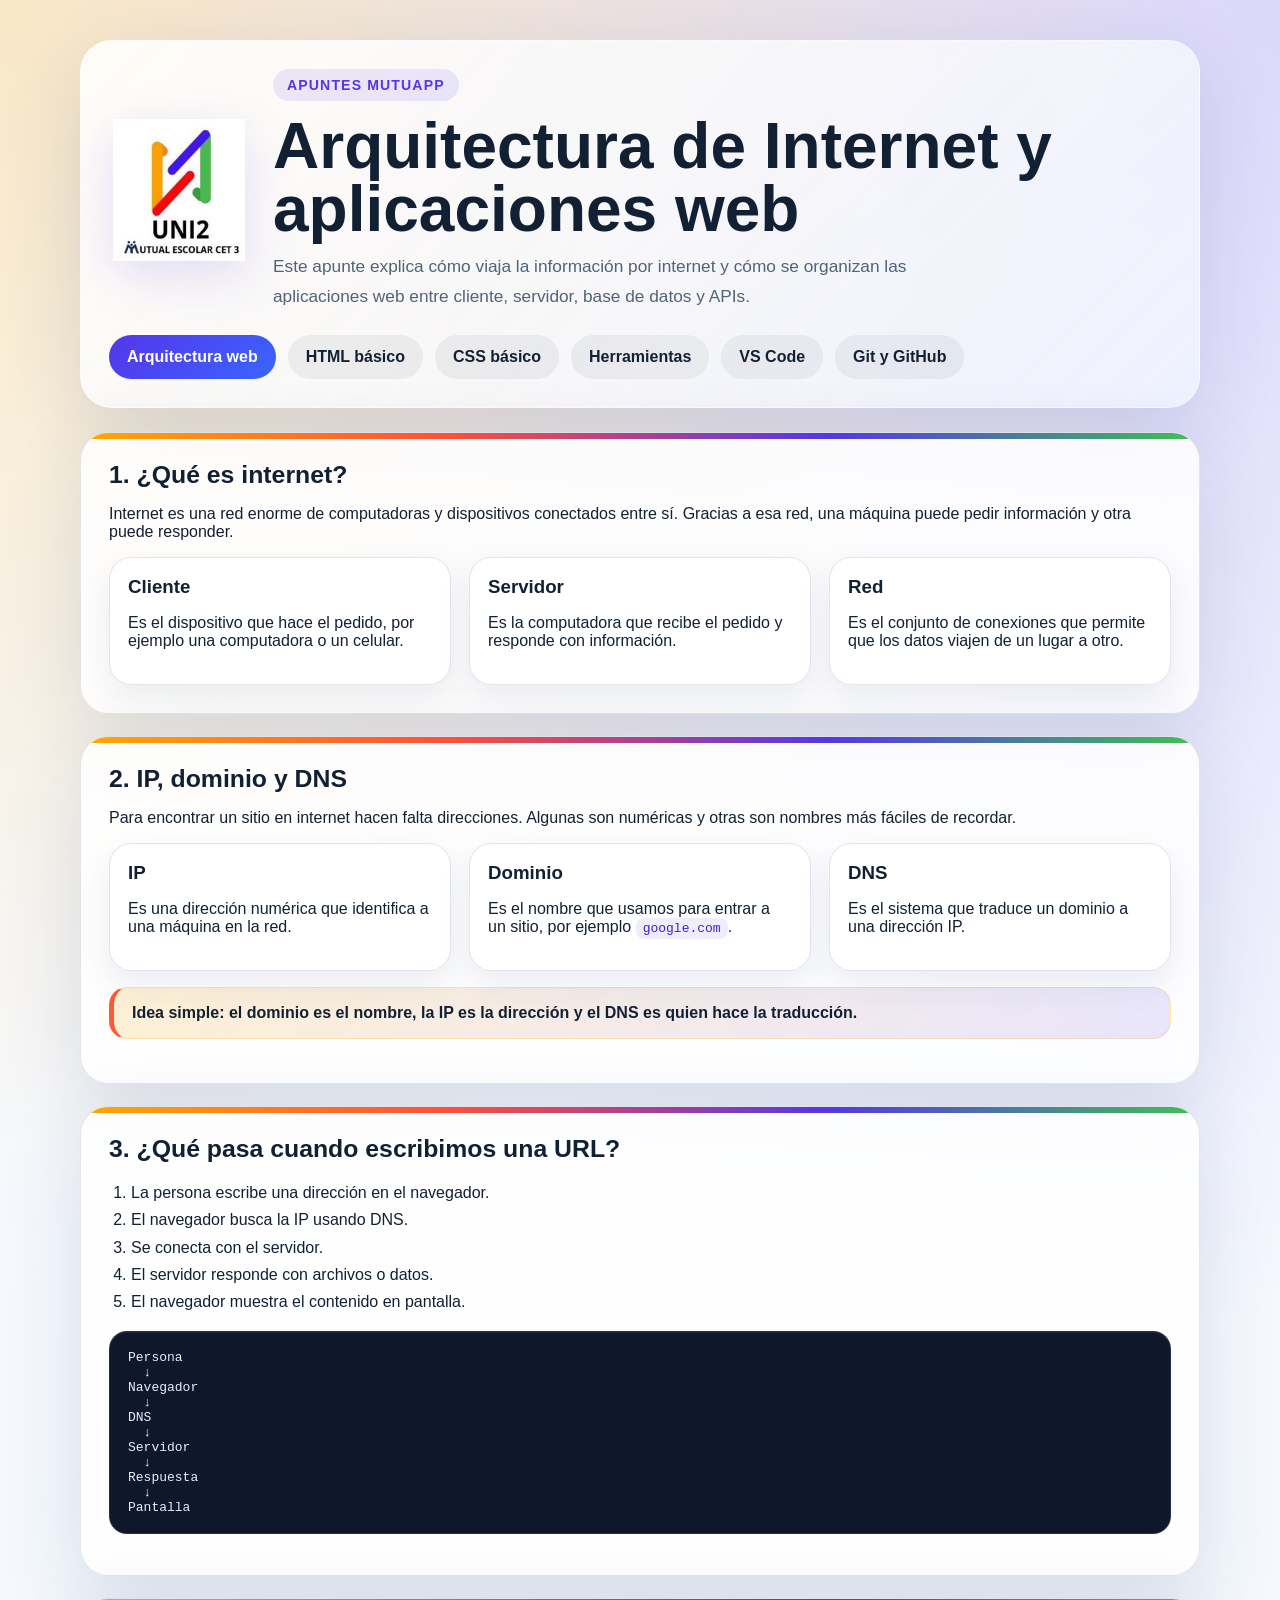
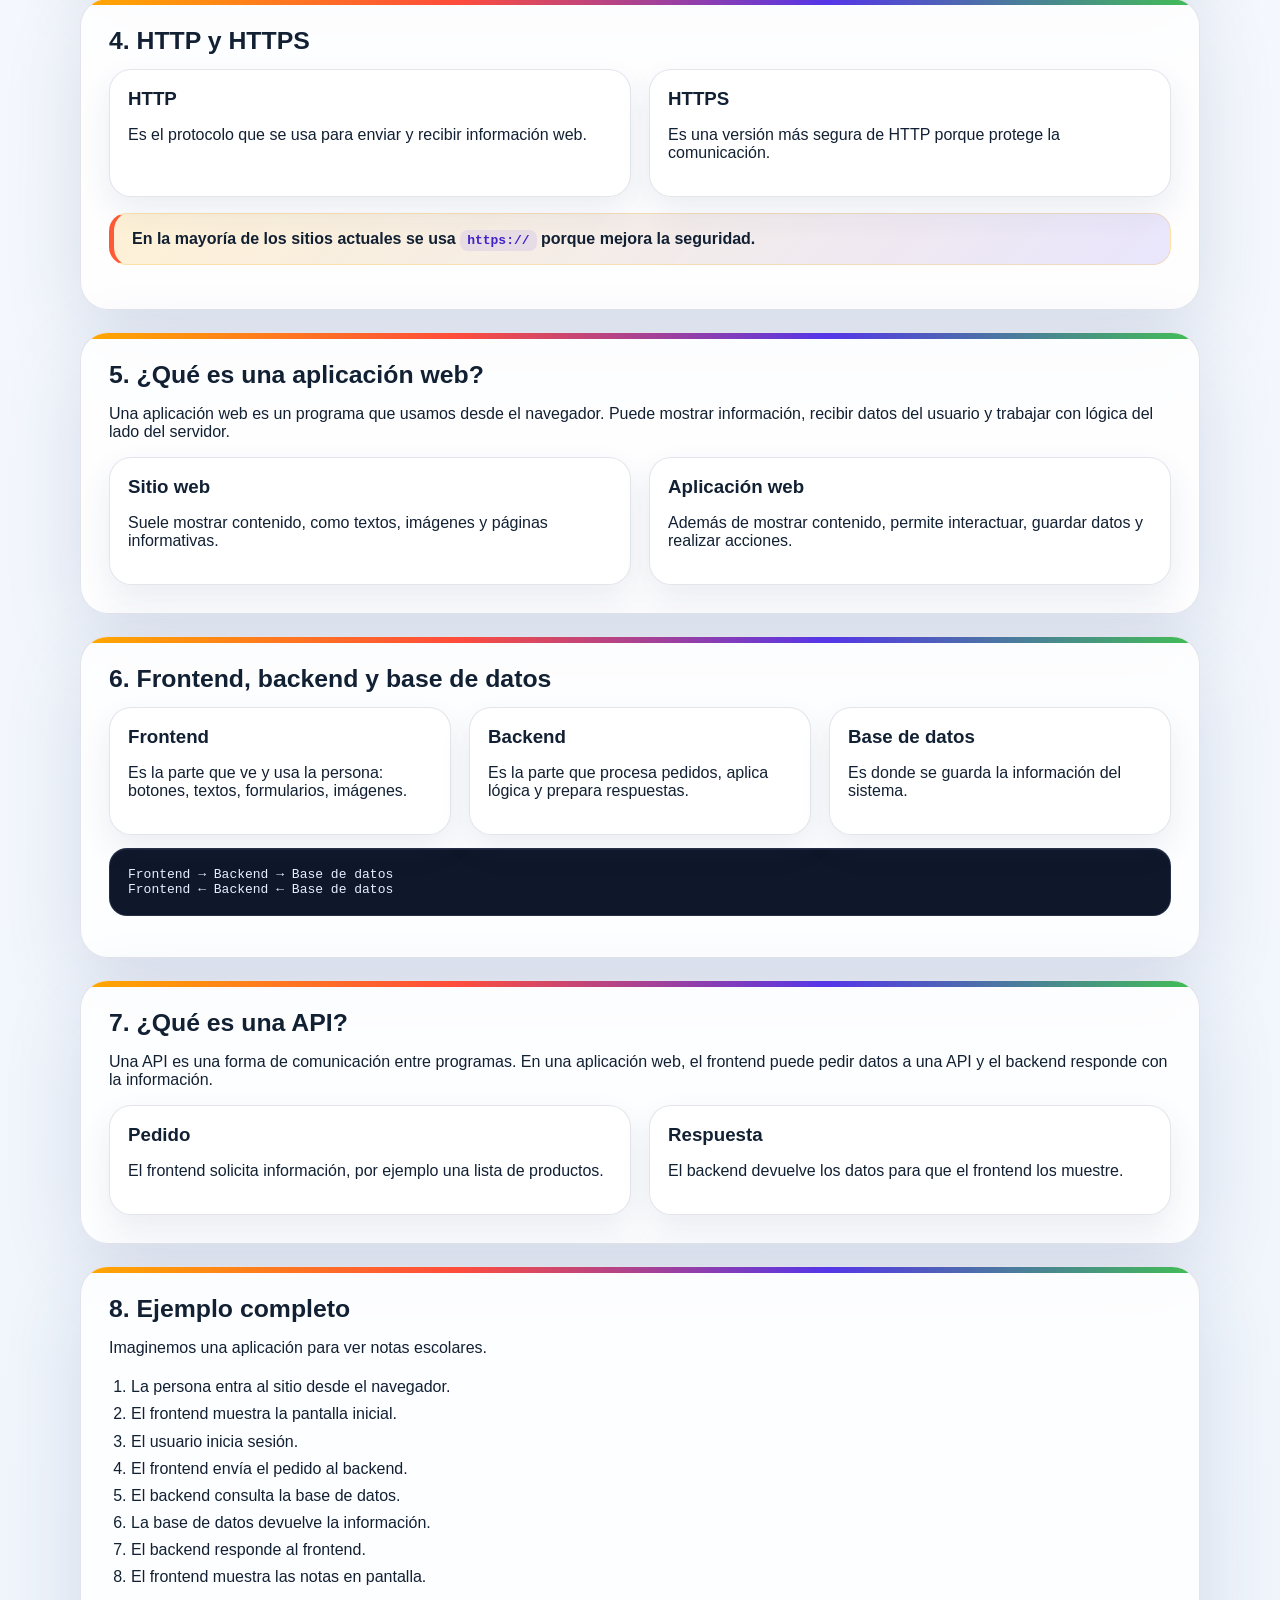
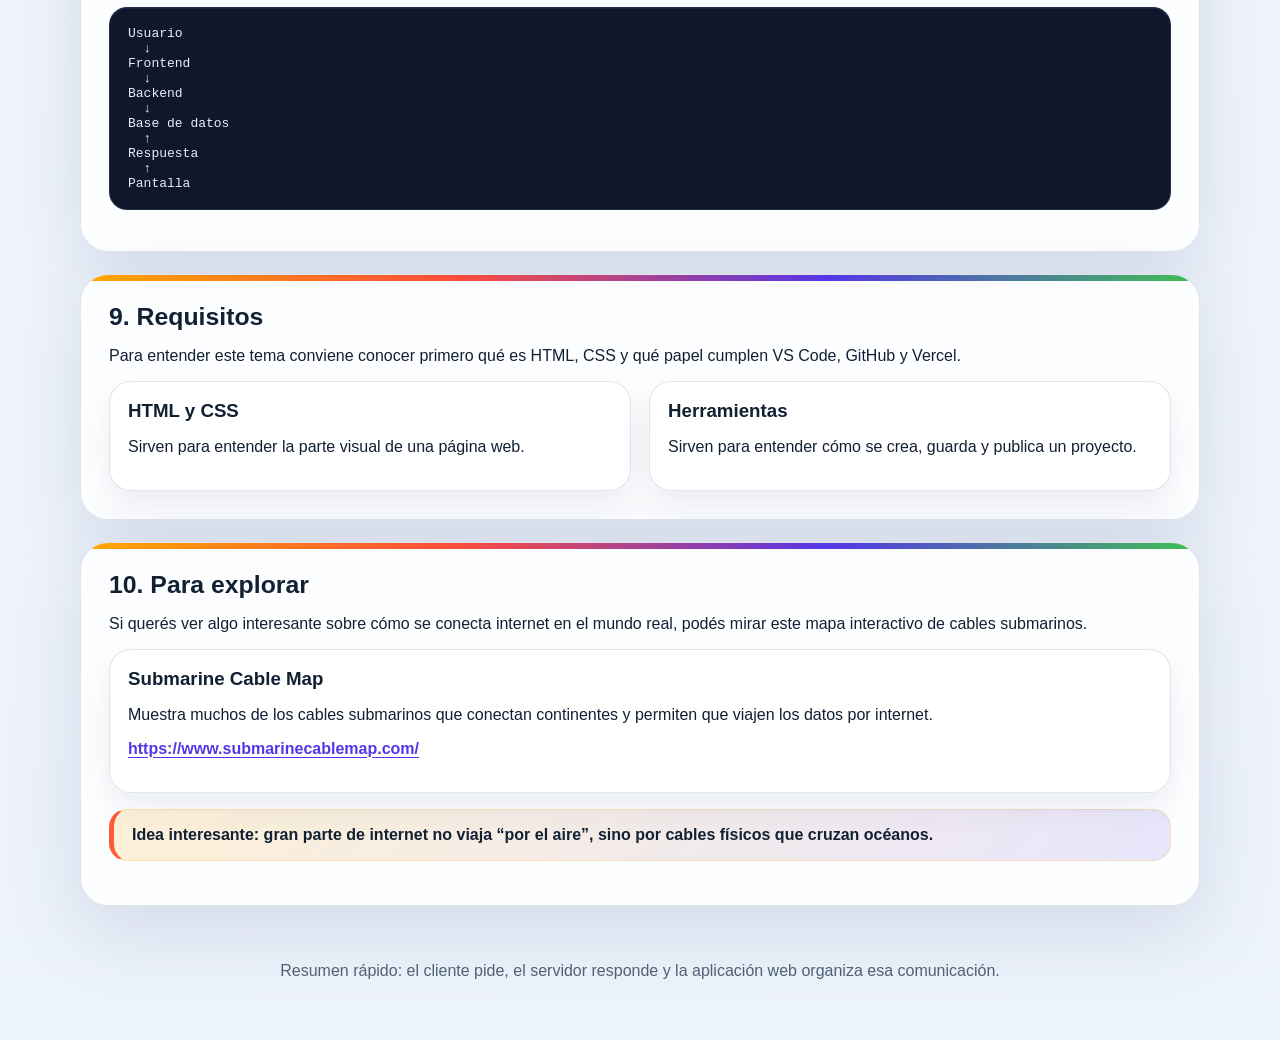
==== arquitectura-web.html @ ca9b9192 "Arguitectura web" ====
<!DOCTYPE html>
<html lang="es">
<head>
    <meta charset="UTF-8">
    <meta name="viewport" content="width=device-width, initial-scale=1.0">
    <title>Arquitectura de Internet y Aplicaciones Web</title>
    <link rel="stylesheet" href="assets/css/style.css">
</head>
<body>
    <header>
        <div class="hero">
            <div class="hero-marca">
                <img src="assets/img/logo-unidos-cet3.png" alt="Logo de Unidos Mutual Escolar CET 3" class="logo-mutual">
                <div>
                    <p class="etiqueta">Apuntes MutuApp</p>
                    <h1>Arquitectura de Internet y aplicaciones web</h1>
                    <p class="hero-texto">
                        Este apunte explica cómo viaja la información por internet y cómo se organizan
                        las aplicaciones web entre cliente, servidor, base de datos y APIs.
                    </p>
                </div>
            </div>
            <nav class="nav-apuntes" aria-label="Navegación entre apuntes">
                <a href="arquitectura-web.html" class="nav-link actual">Arquitectura web</a>
                <a href="index.html" class="nav-link">HTML básico</a>
                <a href="css.html" class="nav-link">CSS básico</a>
                <a href="herramientas.html" class="nav-link">Herramientas</a>
                <a href="vscode.html" class="nav-link">VS Code</a>
                <a href="git.html" class="nav-link">Git y GitHub</a>
            </nav>
        </div>
    </header>

    <main>
        <section>
            <h2>1. ¿Qué es internet?</h2>
            <p>
                Internet es una red enorme de computadoras y dispositivos conectados entre sí.
                Gracias a esa red, una máquina puede pedir información y otra puede responder.
            </p>
            <div class="grid">
                <article class="tarjeta">
                    <h3>Cliente</h3>
                    <p>Es el dispositivo que hace el pedido, por ejemplo una computadora o un celular.</p>
                </article>
                <article class="tarjeta">
                    <h3>Servidor</h3>
                    <p>Es la computadora que recibe el pedido y responde con información.</p>
                </article>
                <article class="tarjeta">
                    <h3>Red</h3>
                    <p>Es el conjunto de conexiones que permite que los datos viajen de un lugar a otro.</p>
                </article>
            </div>
        </section>

        <section>
            <h2>2. IP, dominio y DNS</h2>
            <p>
                Para encontrar un sitio en internet hacen falta direcciones. Algunas son numéricas y otras son nombres más fáciles de recordar.
            </p>
            <div class="grid">
                <article class="tarjeta">
                    <h3>IP</h3>
                    <p>Es una dirección numérica que identifica a una máquina en la red.</p>
                </article>
                <article class="tarjeta">
                    <h3>Dominio</h3>
                    <p>Es el nombre que usamos para entrar a un sitio, por ejemplo <code>google.com</code>.</p>
                </article>
                <article class="tarjeta">
                    <h3>DNS</h3>
                    <p>Es el sistema que traduce un dominio a una dirección IP.</p>
                </article>
            </div>
            <p class="destacado">
                Idea simple: el dominio es el nombre, la IP es la dirección y el DNS es quien hace la traducción.
            </p>
        </section>

        <section>
            <h2>3. ¿Qué pasa cuando escribimos una URL?</h2>
            <ol>
                <li>La persona escribe una dirección en el navegador.</li>
                <li>El navegador busca la IP usando DNS.</li>
                <li>Se conecta con el servidor.</li>
                <li>El servidor responde con archivos o datos.</li>
                <li>El navegador muestra el contenido en pantalla.</li>
            </ol>
            <pre><code>Persona
  ↓
Navegador
  ↓
DNS
  ↓
Servidor
  ↓
Respuesta
  ↓
Pantalla</code></pre>
        </section>

        <section>
            <h2>4. HTTP y HTTPS</h2>
            <div class="grid">
                <article class="tarjeta">
                    <h3>HTTP</h3>
                    <p>Es el protocolo que se usa para enviar y recibir información web.</p>
                </article>
                <article class="tarjeta">
                    <h3>HTTPS</h3>
                    <p>Es una versión más segura de HTTP porque protege la comunicación.</p>
                </article>
            </div>
            <p class="destacado">
                En la mayoría de los sitios actuales se usa <code>https://</code> porque mejora la seguridad.
            </p>
        </section>

        <section>
            <h2>5. ¿Qué es una aplicación web?</h2>
            <p>
                Una aplicación web es un programa que usamos desde el navegador.
                Puede mostrar información, recibir datos del usuario y trabajar con lógica del lado del servidor.
            </p>
            <div class="grid">
                <article class="tarjeta">
                    <h3>Sitio web</h3>
                    <p>Suele mostrar contenido, como textos, imágenes y páginas informativas.</p>
                </article>
                <article class="tarjeta">
                    <h3>Aplicación web</h3>
                    <p>Además de mostrar contenido, permite interactuar, guardar datos y realizar acciones.</p>
                </article>
            </div>
        </section>

        <section>
            <h2>6. Frontend, backend y base de datos</h2>
            <div class="grid">
                <article class="tarjeta">
                    <h3>Frontend</h3>
                    <p>Es la parte que ve y usa la persona: botones, textos, formularios, imágenes.</p>
                </article>
                <article class="tarjeta">
                    <h3>Backend</h3>
                    <p>Es la parte que procesa pedidos, aplica lógica y prepara respuestas.</p>
                </article>
                <article class="tarjeta">
                    <h3>Base de datos</h3>
                    <p>Es donde se guarda la información del sistema.</p>
                </article>
            </div>
            <pre><code>Frontend → Backend → Base de datos
Frontend ← Backend ← Base de datos</code></pre>
        </section>

        <section>
            <h2>7. ¿Qué es una API?</h2>
            <p>
                Una API es una forma de comunicación entre programas. En una aplicación web, el frontend puede pedir datos a una API
                y el backend responde con la información.
            </p>
            <div class="grid">
                <article class="tarjeta">
                    <h3>Pedido</h3>
                    <p>El frontend solicita información, por ejemplo una lista de productos.</p>
                </article>
                <article class="tarjeta">
                    <h3>Respuesta</h3>
                    <p>El backend devuelve los datos para que el frontend los muestre.</p>
                </article>
            </div>
        </section>

        <section>
            <h2>8. Ejemplo completo</h2>
            <p>Imaginemos una aplicación para ver notas escolares.</p>
            <ol>
                <li>La persona entra al sitio desde el navegador.</li>
                <li>El frontend muestra la pantalla inicial.</li>
                <li>El usuario inicia sesión.</li>
                <li>El frontend envía el pedido al backend.</li>
                <li>El backend consulta la base de datos.</li>
                <li>La base de datos devuelve la información.</li>
                <li>El backend responde al frontend.</li>
                <li>El frontend muestra las notas en pantalla.</li>
            </ol>
            <pre><code>Usuario
  ↓
Frontend
  ↓
Backend
  ↓
Base de datos
  ↑
Respuesta
  ↑
Pantalla</code></pre>
        </section>

        <section>
            <h2>9. Requisitos</h2>
            <p>
                Para entender este tema conviene conocer primero qué es HTML, CSS y qué papel cumplen VS Code, GitHub y Vercel.
            </p>
            <div class="grid">
                <article class="tarjeta">
                    <h3>HTML y CSS</h3>
                    <p>Sirven para entender la parte visual de una página web.</p>
                </article>
                <article class="tarjeta">
                    <h3>Herramientas</h3>
                    <p>Sirven para entender cómo se crea, guarda y publica un proyecto.</p>
                </article>
            </div>
        </section>

        <section>
            <h2>10. Para explorar</h2>
            <p>
                Si querés ver algo interesante sobre cómo se conecta internet en el mundo real, podés mirar este mapa interactivo
                de cables submarinos.
            </p>
            <div class="grid">
                <article class="tarjeta">
                    <h3>Submarine Cable Map</h3>
                    <p>Muestra muchos de los cables submarinos que conectan continentes y permiten que viajen los datos por internet.</p>
                    <p><a href="https://www.submarinecablemap.com/" target="_blank" rel="noopener noreferrer">https://www.submarinecablemap.com/</a></p>
                </article>
            </div>
            <p class="destacado">
                Idea interesante: gran parte de internet no viaja “por el aire”, sino por cables físicos que cruzan océanos.
            </p>
        </section>
    </main>

    <footer>
        <p>Resumen rápido: el cliente pide, el servidor responde y la aplicación web organiza esa comunicación.</p>
    </footer>
</body>
</html>
---- assets/css/style.css ----
:root {
    --fondo: #f4f7fb;
    --panel: rgba(255, 255, 255, 0.86);
    --panel-fuerte: #ffffff;
    --texto: #122033;
    --texto-suave: #526277;
    --acento: #5536e8;
    --acento-2: #ff5a36;
    --verde: #41bf53;
    --borde: rgba(80, 95, 130, 0.16);
    --destacado: linear-gradient(135deg, rgba(255, 169, 0, 0.16), rgba(85, 54, 232, 0.12));
    --sombra: 0 24px 80px rgba(39, 62, 112, 0.14);
}

* {
    box-sizing: border-box;
}

body {
    margin: 0;
    font-family: "Segoe UI", Tahoma, Geneva, Verdana, sans-serif;
    background:
        radial-gradient(circle at top left, rgba(255, 169, 0, 0.22), transparent 28%),
        radial-gradient(circle at top right, rgba(85, 54, 232, 0.18), transparent 30%),
        linear-gradient(180deg, #f9fbff 0%, #edf3fb 100%);
    color: var(--texto);
}

header {
    padding: 40px 20px 24px;
}

.hero {
    width: min(1120px, calc(100% - 24px));
    margin: 0 auto;
    padding: 28px;
    border: 1px solid rgba(255, 255, 255, 0.55);
    border-radius: 32px;
    background:
        linear-gradient(135deg, rgba(255, 255, 255, 0.9), rgba(244, 248, 255, 0.8)),
        linear-gradient(135deg, rgba(255, 169, 0, 0.12), rgba(85, 54, 232, 0.08));
    box-shadow: var(--sombra);
    backdrop-filter: blur(16px);
}

.hero-marca {
    display: grid;
    grid-template-columns: minmax(96px, 140px) 1fr;
    gap: 24px;
    align-items: center;
    text-align: left;
}

.logo-mutual {
    width: 100%;
    max-width: 132px;
    justify-self: center;
    filter: drop-shadow(0 14px 24px rgba(85, 54, 232, 0.16));
}

.etiqueta {
    display: inline-block;
    margin: 0 0 14px;
    padding: 8px 14px;
    border-radius: 999px;
    background: rgba(85, 54, 232, 0.1);
    color: var(--acento);
    font-size: 0.88rem;
    font-weight: 700;
    letter-spacing: 0.08em;
    text-transform: uppercase;
}

h1 {
    margin: 0 0 12px;
    font-size: clamp(2.2rem, 5vw, 4.2rem);
    line-height: 0.98;
    color: var(--texto);
}

.hero-texto {
    max-width: 720px;
    margin: 0;
    color: var(--texto-suave);
    font-size: 1.08rem;
    line-height: 1.7;
}

.nav-apuntes {
    display: flex;
    flex-wrap: wrap;
    gap: 12px;
    margin-top: 24px;
}

.nav-link {
    display: inline-flex;
    align-items: center;
    min-height: 44px;
    padding: 10px 18px;
    border-radius: 999px;
    background: rgba(18, 32, 51, 0.06);
    color: var(--texto);
    font-weight: 700;
    text-decoration: none;
    transition: transform 0.2s ease, background-color 0.2s ease, color 0.2s ease;
}

.nav-link:hover,
.nav-link:focus-visible {
    background: rgba(85, 54, 232, 0.12);
    color: var(--acento);
    transform: translateY(-1px);
}

.nav-link.actual {
    background: linear-gradient(135deg, var(--acento), #3965ff);
    color: #ffffff;
}

main {
    width: min(1120px, calc(100% - 24px));
    margin: 0 auto 56px;
    display: grid;
    gap: 22px;
}

section {
    position: relative;
    overflow: hidden;
    background: var(--panel);
    border: 1px solid var(--borde);
    border-radius: 28px;
    padding: 28px;
    box-shadow: var(--sombra);
    backdrop-filter: blur(14px);
}

section::before {
    content: "";
    position: absolute;
    inset: 0 auto auto 0;
    width: 100%;
    height: 6px;
    background: linear-gradient(90deg, #ffa900, #ff4d3b, #5536e8, #41bf53);
}

h2 {
    margin-top: 0;
    margin-bottom: 14px;
    color: var(--texto);
    font-size: 1.55rem;
}

h3,
h4 {
    color: var(--texto);
}

code {
    background: rgba(85, 54, 232, 0.09);
    color: #4022ca;
    padding: 3px 7px;
    border-radius: 8px;
}

pre {
    background: #0f172a;
    color: #e8efff;
    padding: 18px;
    border-radius: 18px;
    border: 1px solid rgba(134, 156, 202, 0.18);
    overflow-x: auto;
    box-shadow: inset 0 1px 0 rgba(255, 255, 255, 0.05);
}

pre code {
    background: transparent;
    color: inherit;
    padding: 0;
    border-radius: 0;
}

.grid {
    display: grid;
    grid-template-columns: repeat(auto-fit, minmax(230px, 1fr));
    gap: 18px;
}

.tarjeta {
    background: var(--panel-fuerte);
    border: 1px solid var(--borde);
    border-radius: 22px;
    padding: 18px;
    box-shadow: 0 14px 32px rgba(39, 62, 112, 0.09);
}

.tarjeta h3 {
    margin-top: 0;
    margin-bottom: 10px;
}

a {
    color: var(--acento);
    font-weight: 700;
    text-underline-offset: 3px;
}

.imagen-ejemplo {
    width: 100%;
    max-width: 220px;
    padding: 16px;
    border-radius: 24px;
    border: 1px solid rgba(85, 54, 232, 0.12);
    background: linear-gradient(180deg, rgba(255, 255, 255, 0.96), rgba(244, 246, 255, 0.92));
    box-shadow: 0 20px 38px rgba(39, 62, 112, 0.12);
}

.destacado {
    margin-top: 16px;
    padding: 16px 18px;
    border: 1px solid rgba(255, 169, 0, 0.22);
    border-left: 5px solid var(--acento-2);
    border-radius: 18px;
    background: var(--destacado);
    font-weight: bold;
}

.destacado-texto {
    color: var(--acento-2);
    font-weight: bold;
}

.ejemplo-render {
    margin-top: 16px;
}

.tarjeta-interna {
    margin-top: 12px;
    background: linear-gradient(180deg, #ffffff, #f7f9ff);
}

ol,
ul {
    padding-left: 22px;
    line-height: 1.7;
}

form {
    display: grid;
    gap: 12px;
    max-width: 520px;
}

input,
textarea,
button {
    font: inherit;
    padding: 13px 15px;
    border-radius: 14px;
    border: 1px solid rgba(80, 95, 130, 0.2);
}

input,
textarea {
    background: rgba(255, 255, 255, 0.9);
}

button {
    width: fit-content;
    background: linear-gradient(135deg, var(--acento), #3965ff);
    color: white;
    border: none;
    cursor: pointer;
    font-weight: 700;
    box-shadow: 0 14px 28px rgba(85, 54, 232, 0.24);
}

footer {
    text-align: center;
    padding: 0 20px 44px;
    color: var(--texto-suave);
}

@media (max-width: 720px) {
    header {
        padding-top: 24px;
    }

    .hero {
        padding: 22px 18px;
        border-radius: 24px;
    }

    .hero-marca {
        grid-template-columns: 1fr;
        text-align: center;
    }

    .logo-mutual {
        max-width: 112px;
    }

    .nav-apuntes {
        justify-content: center;
    }

    section {
        padding: 22px 18px;
        border-radius: 22px;
    }
}
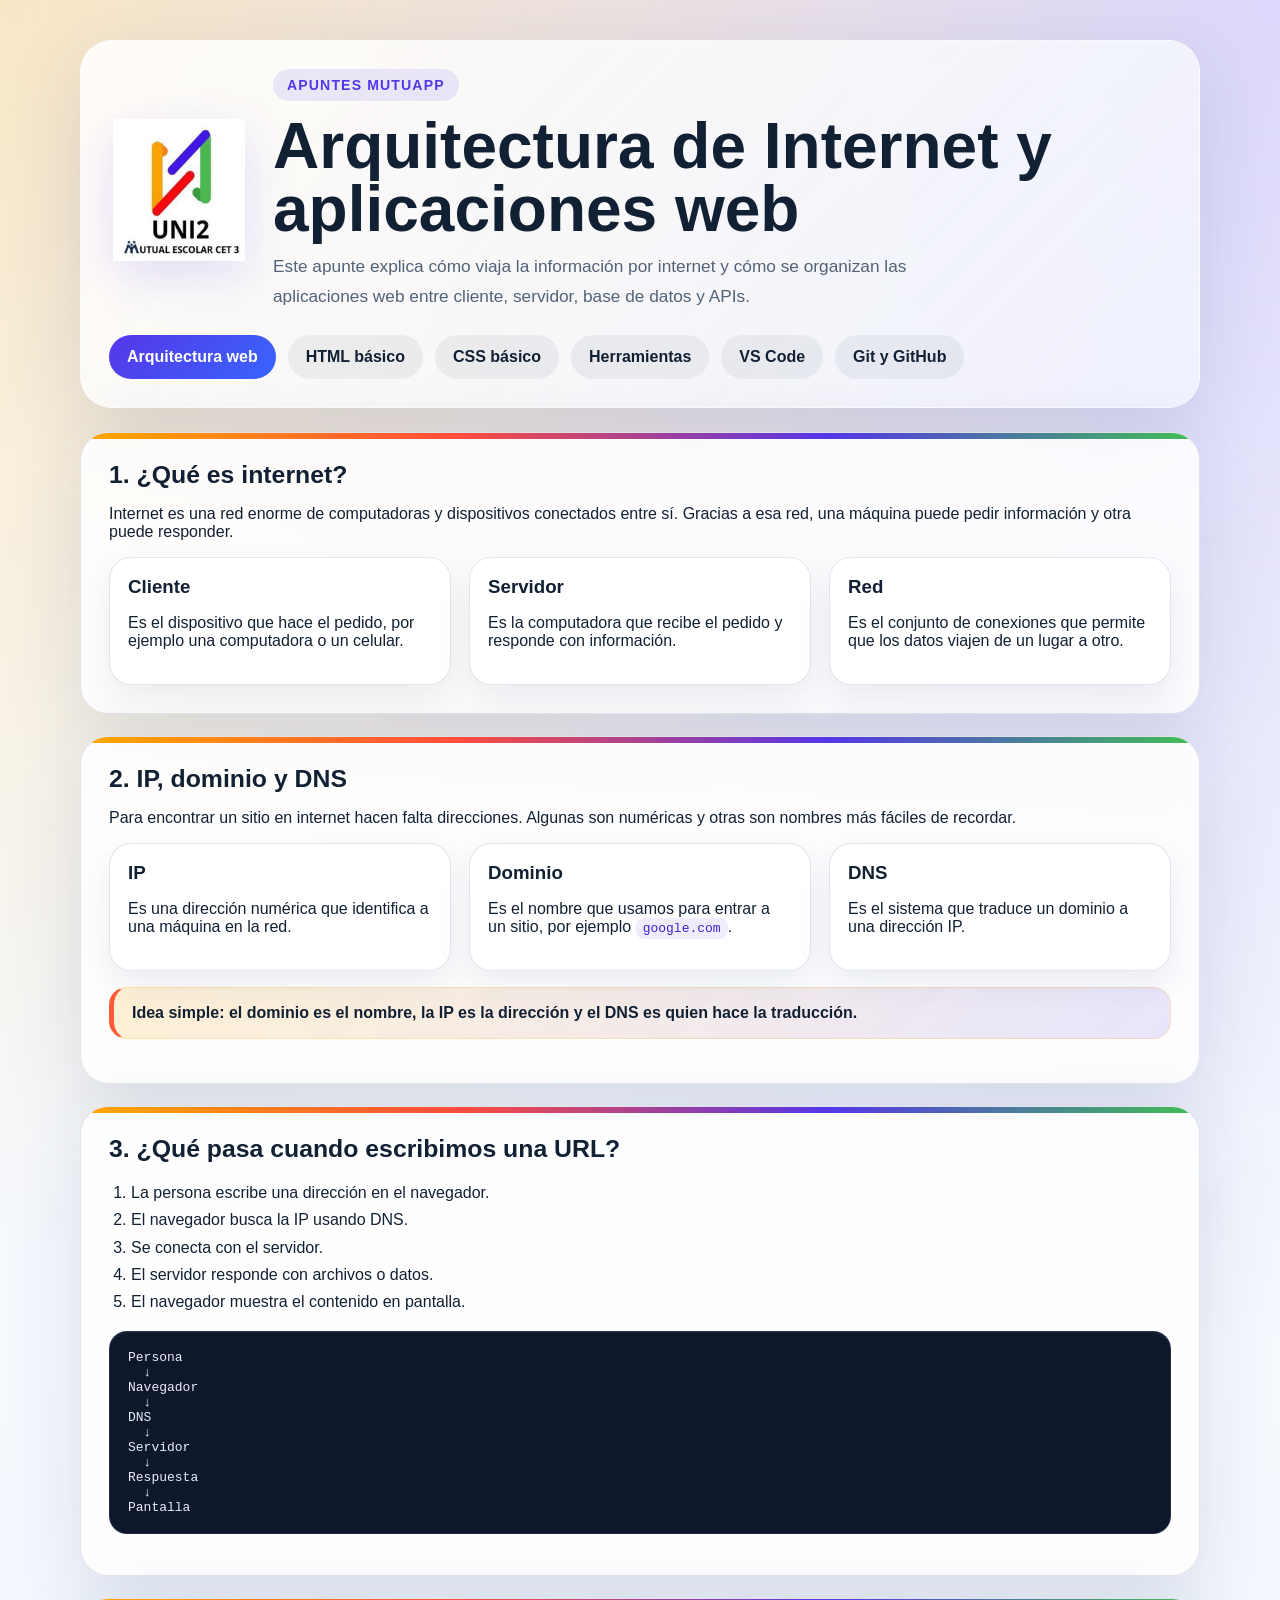
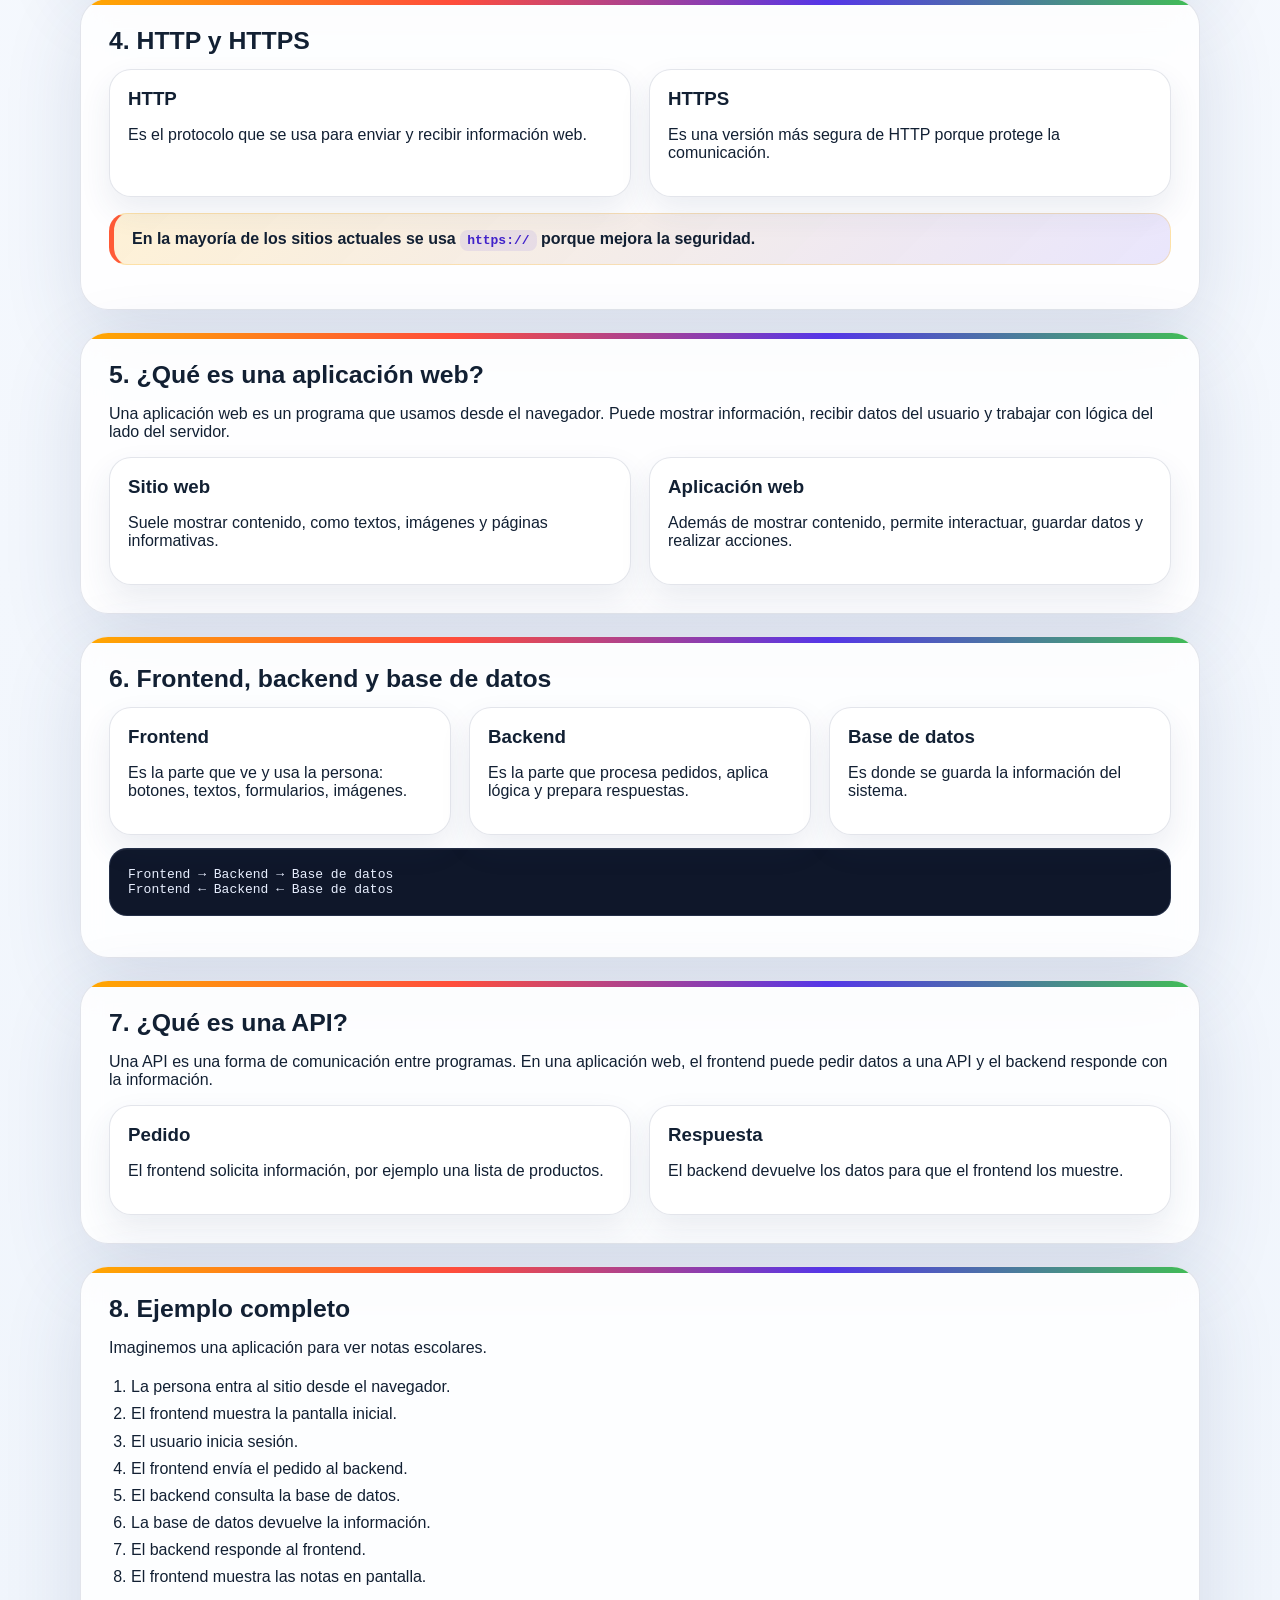
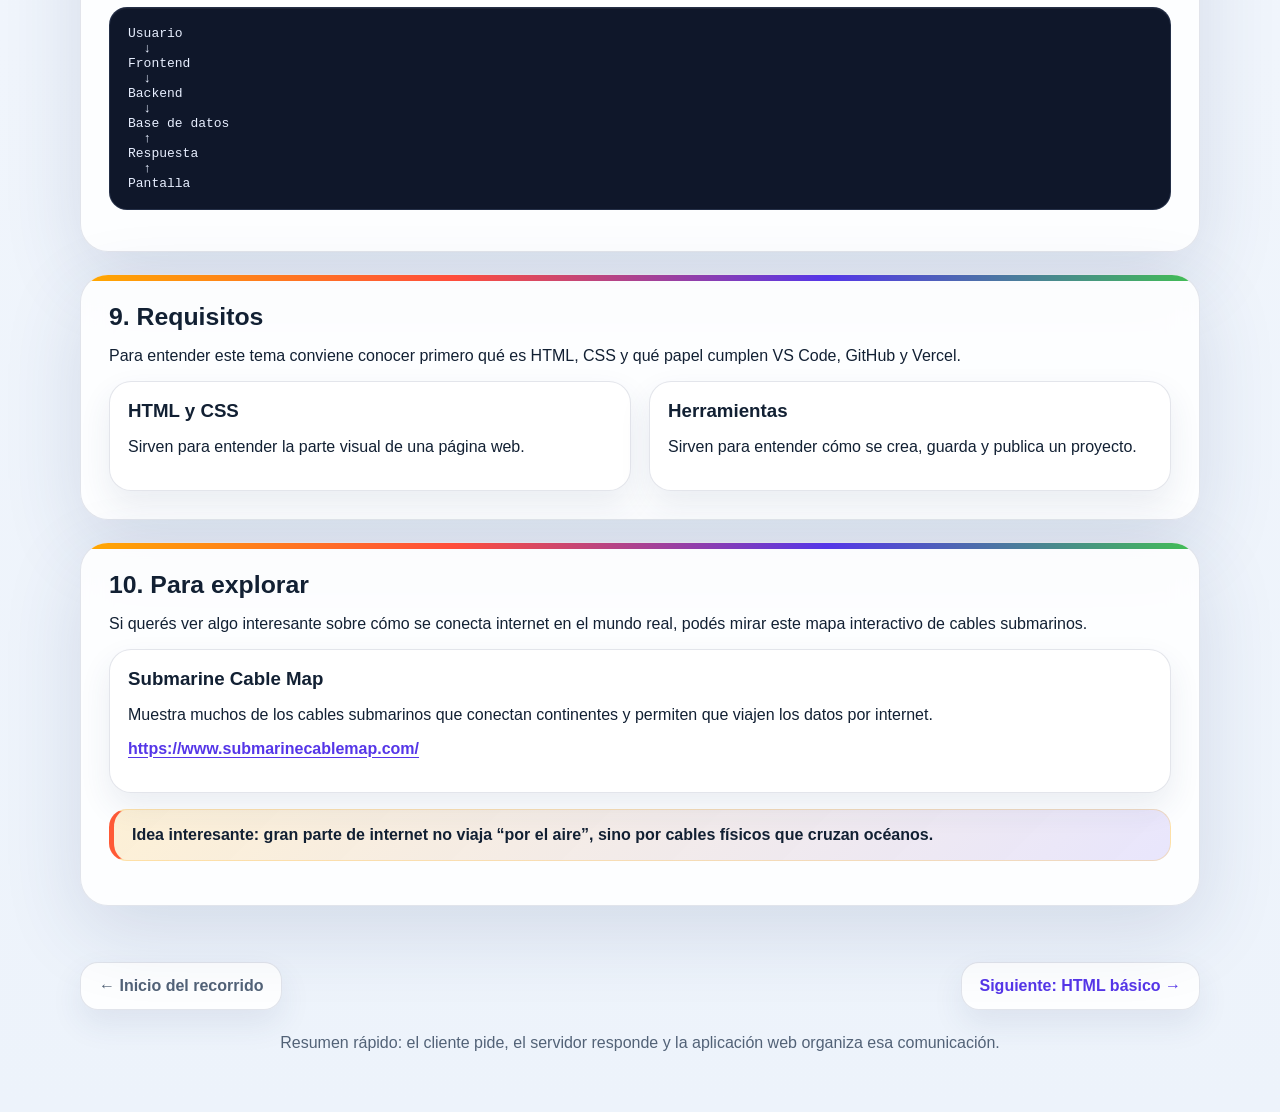
==== commit ebbbb6e1: "Navegación entre páginas en los pie de página" ====
--- a/arquitectura-web.html
+++ b/arquitectura-web.html
@@ -235,6 +235,11 @@
         </section>
     </main>
 
+    <div class="paginacion">
+        <span class="pagina-link pagina-link-inactiva">← Inicio del recorrido</span>
+        <a href="index.html" class="pagina-link">Siguiente: HTML básico →</a>
+    </div>
+
     <footer>
         <p>Resumen rápido: el cliente pide, el servidor responde y la aplicación web organiza esa comunicación.</p>
     </footer>
--- a/assets/css/style.css
+++ b/assets/css/style.css
@@ -282,6 +282,32 @@
     color: var(--texto-suave);
 }
 
+.paginacion {
+    width: min(1120px, calc(100% - 24px));
+    margin: 0 auto 24px;
+    display: flex;
+    justify-content: space-between;
+    gap: 16px;
+    flex-wrap: wrap;
+}
+
+.pagina-link {
+    display: inline-flex;
+    align-items: center;
+    min-height: 48px;
+    padding: 12px 18px;
+    border-radius: 18px;
+    background: rgba(255, 255, 255, 0.86);
+    border: 1px solid var(--borde);
+    box-shadow: 0 14px 32px rgba(39, 62, 112, 0.09);
+    text-decoration: none;
+}
+
+.pagina-link-inactiva {
+    color: var(--texto-suave);
+    font-weight: 600;
+}
+
 @media (max-width: 720px) {
     header {
         padding-top: 24px;
@@ -309,4 +335,13 @@
         padding: 22px 18px;
         border-radius: 22px;
     }
-}
+
+    .paginacion {
+        margin-bottom: 18px;
+    }
+
+    .pagina-link {
+        width: 100%;
+        justify-content: center;
+    }
+}
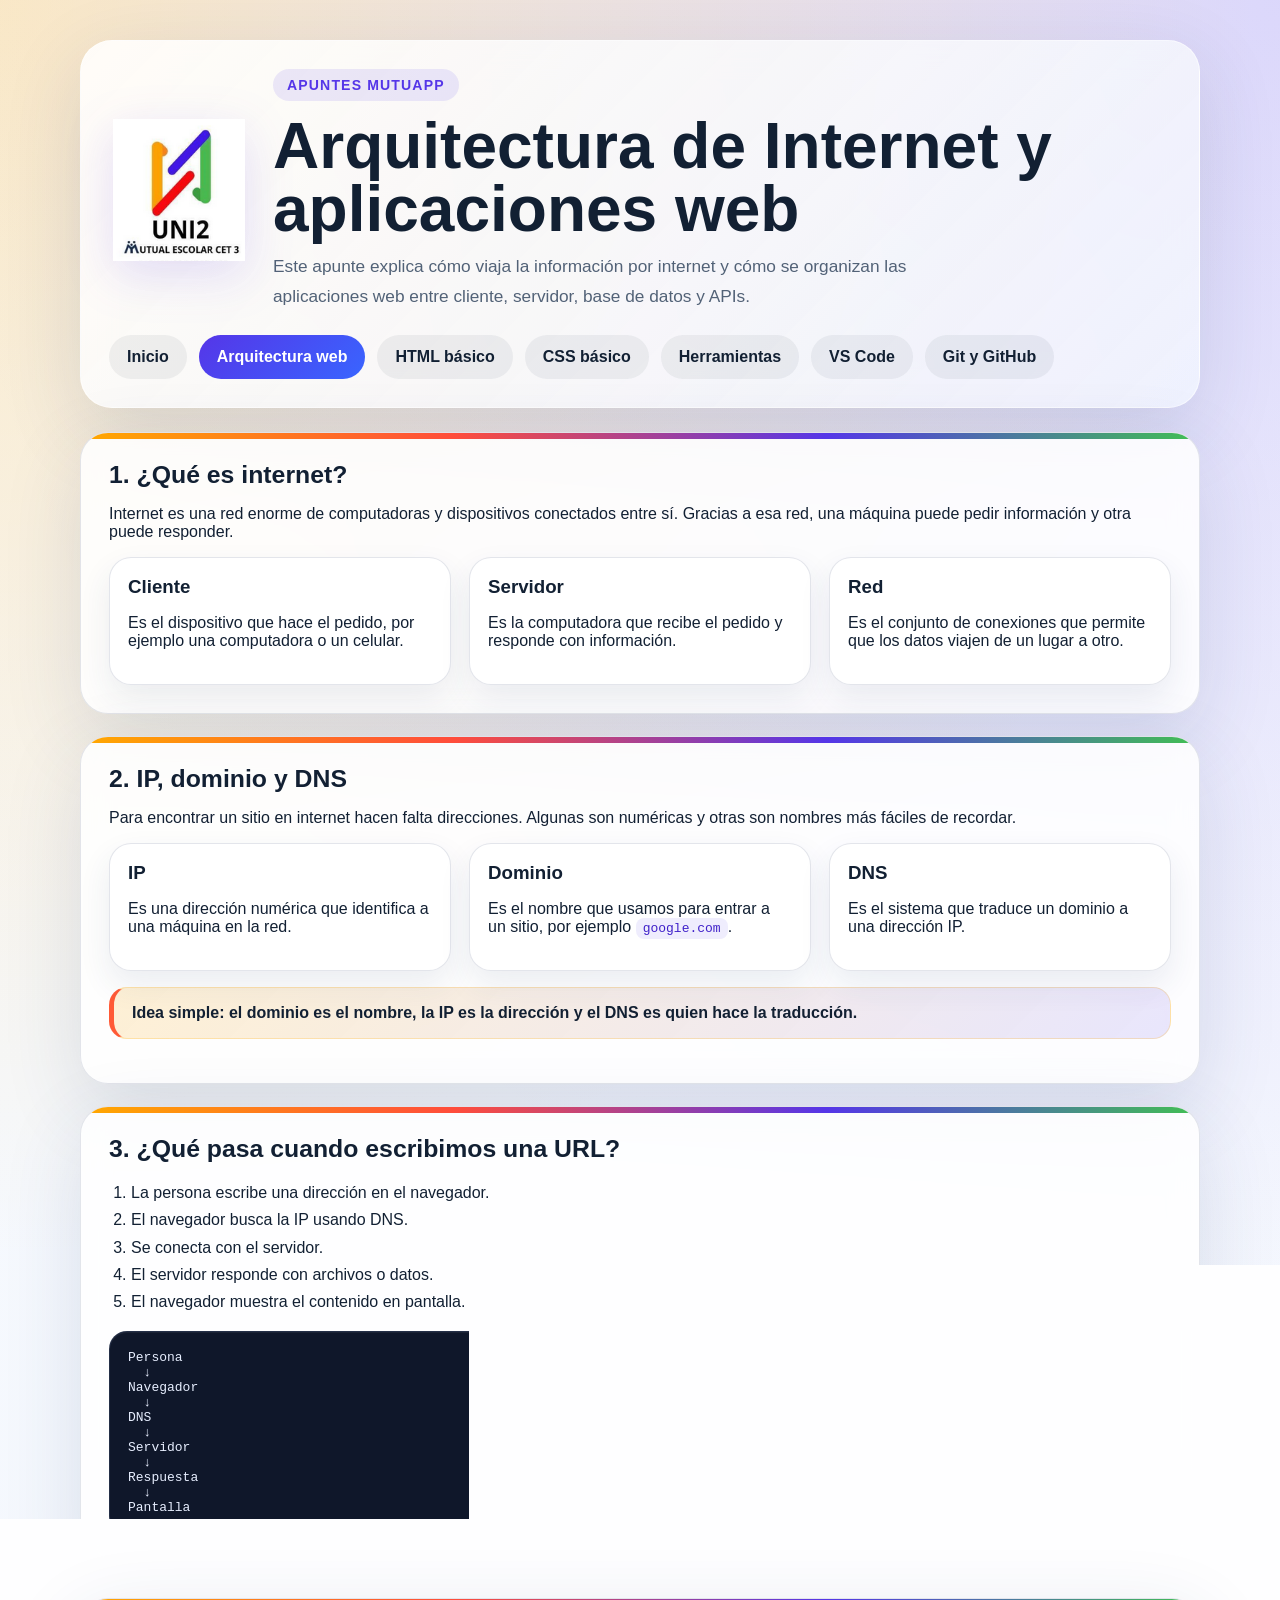
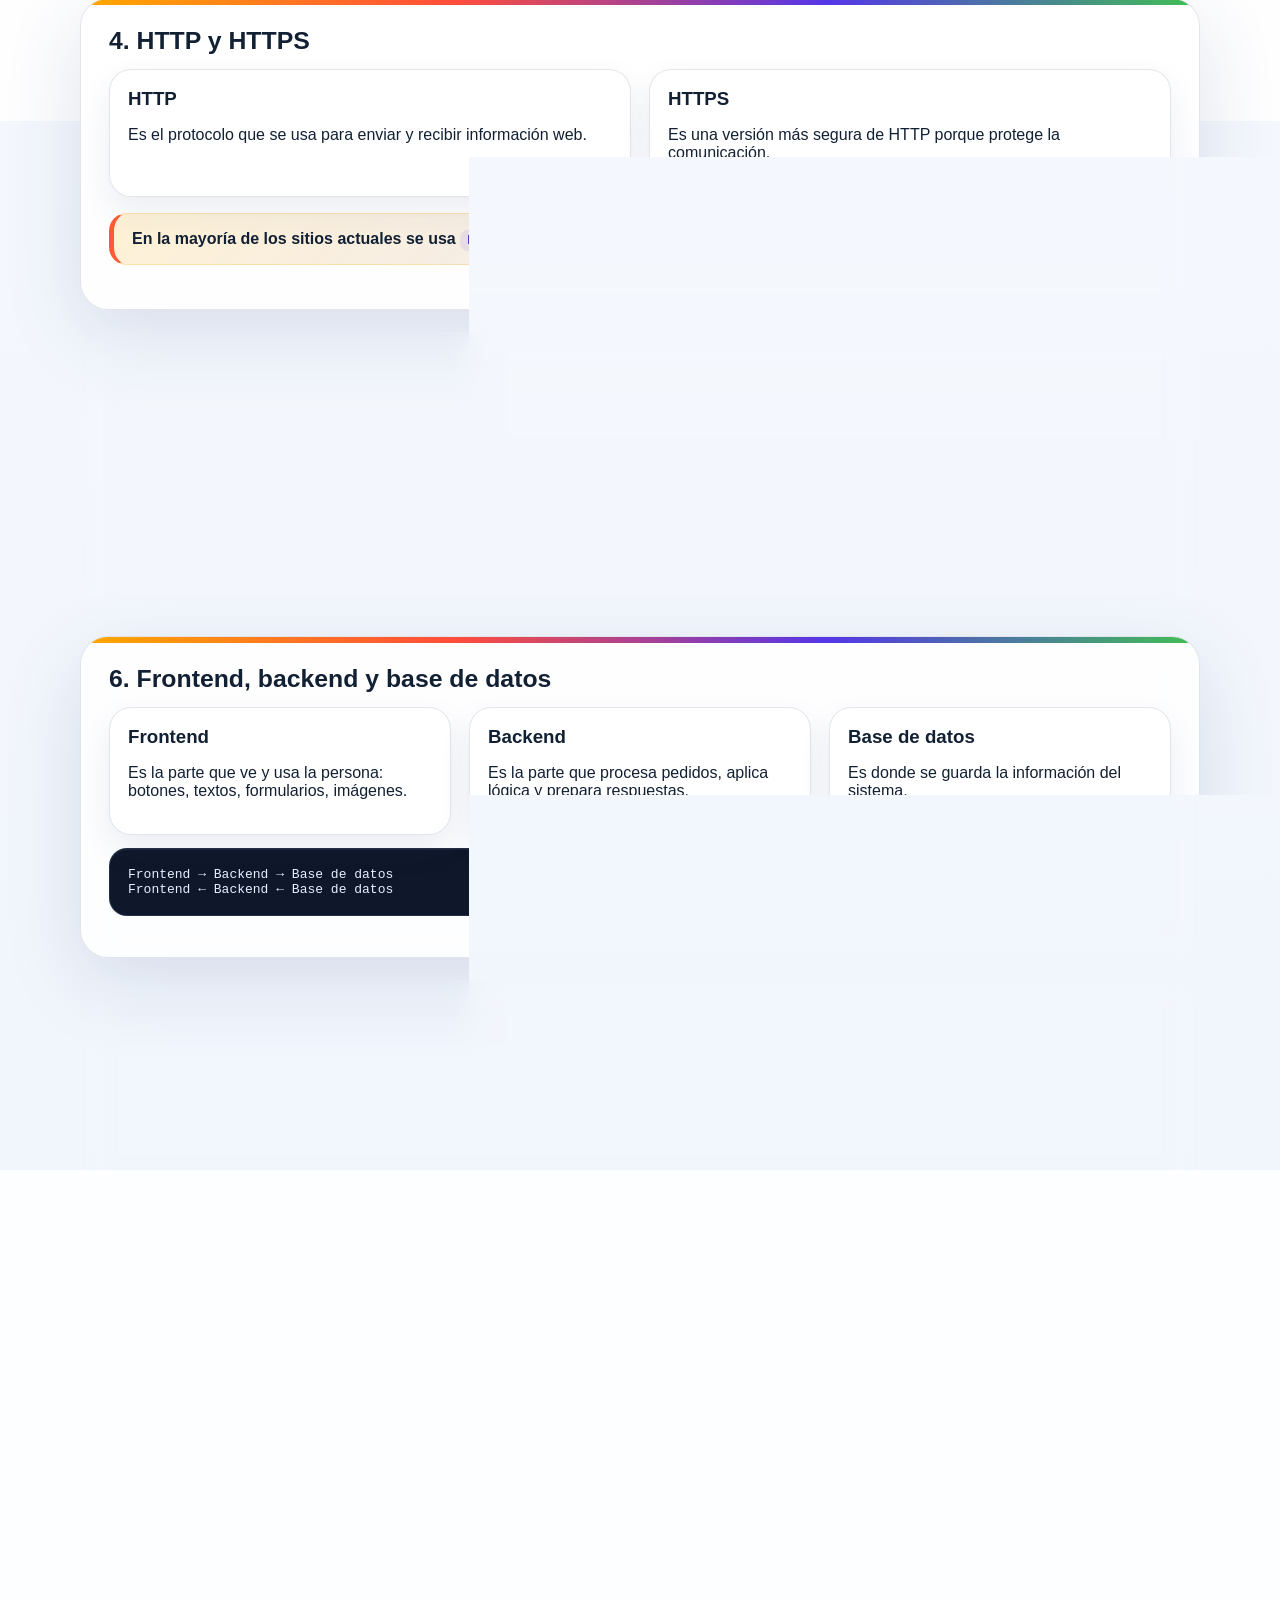
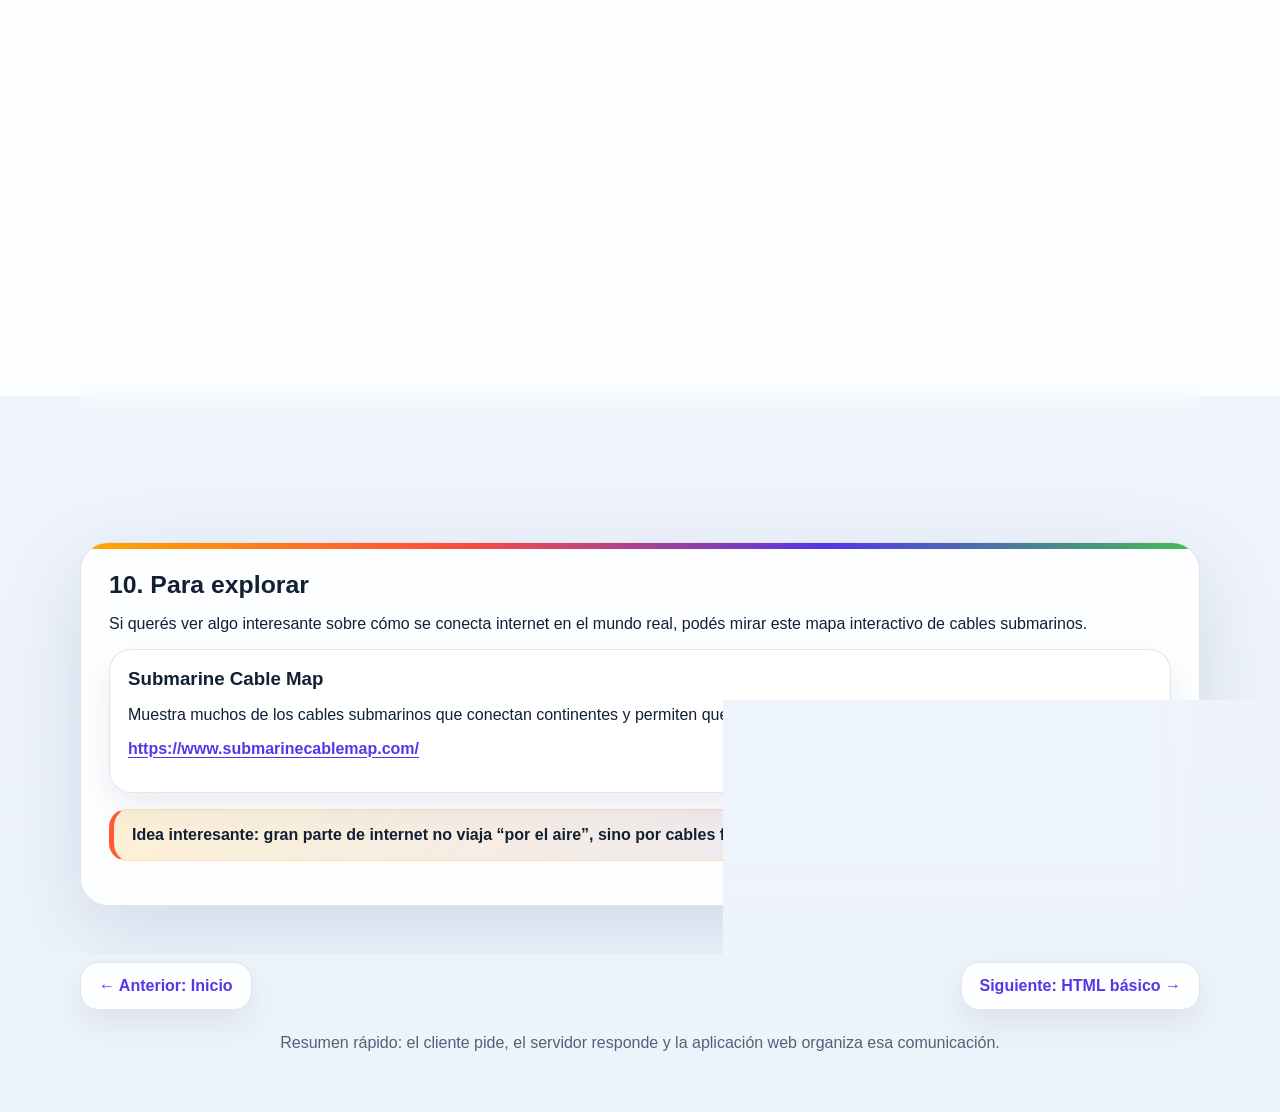
==== commit 6e95caed: "Agrego portada de la documentación" ====
--- a/arquitectura-web.html
+++ b/arquitectura-web.html
@@ -21,8 +21,9 @@
                 </div>
             </div>
             <nav class="nav-apuntes" aria-label="Navegación entre apuntes">
+                <a href="index.html" class="nav-link">Inicio</a>
                 <a href="arquitectura-web.html" class="nav-link actual">Arquitectura web</a>
-                <a href="index.html" class="nav-link">HTML básico</a>
+                <a href="html.html" class="nav-link">HTML básico</a>
                 <a href="css.html" class="nav-link">CSS básico</a>
                 <a href="herramientas.html" class="nav-link">Herramientas</a>
                 <a href="vscode.html" class="nav-link">VS Code</a>
@@ -236,8 +237,8 @@
     </main>
 
     <div class="paginacion">
-        <span class="pagina-link pagina-link-inactiva">← Inicio del recorrido</span>
-        <a href="index.html" class="pagina-link">Siguiente: HTML básico →</a>
+        <a href="index.html" class="pagina-link">← Anterior: Inicio</a>
+        <a href="html.html" class="pagina-link">Siguiente: HTML básico →</a>
     </div>
 
     <footer>
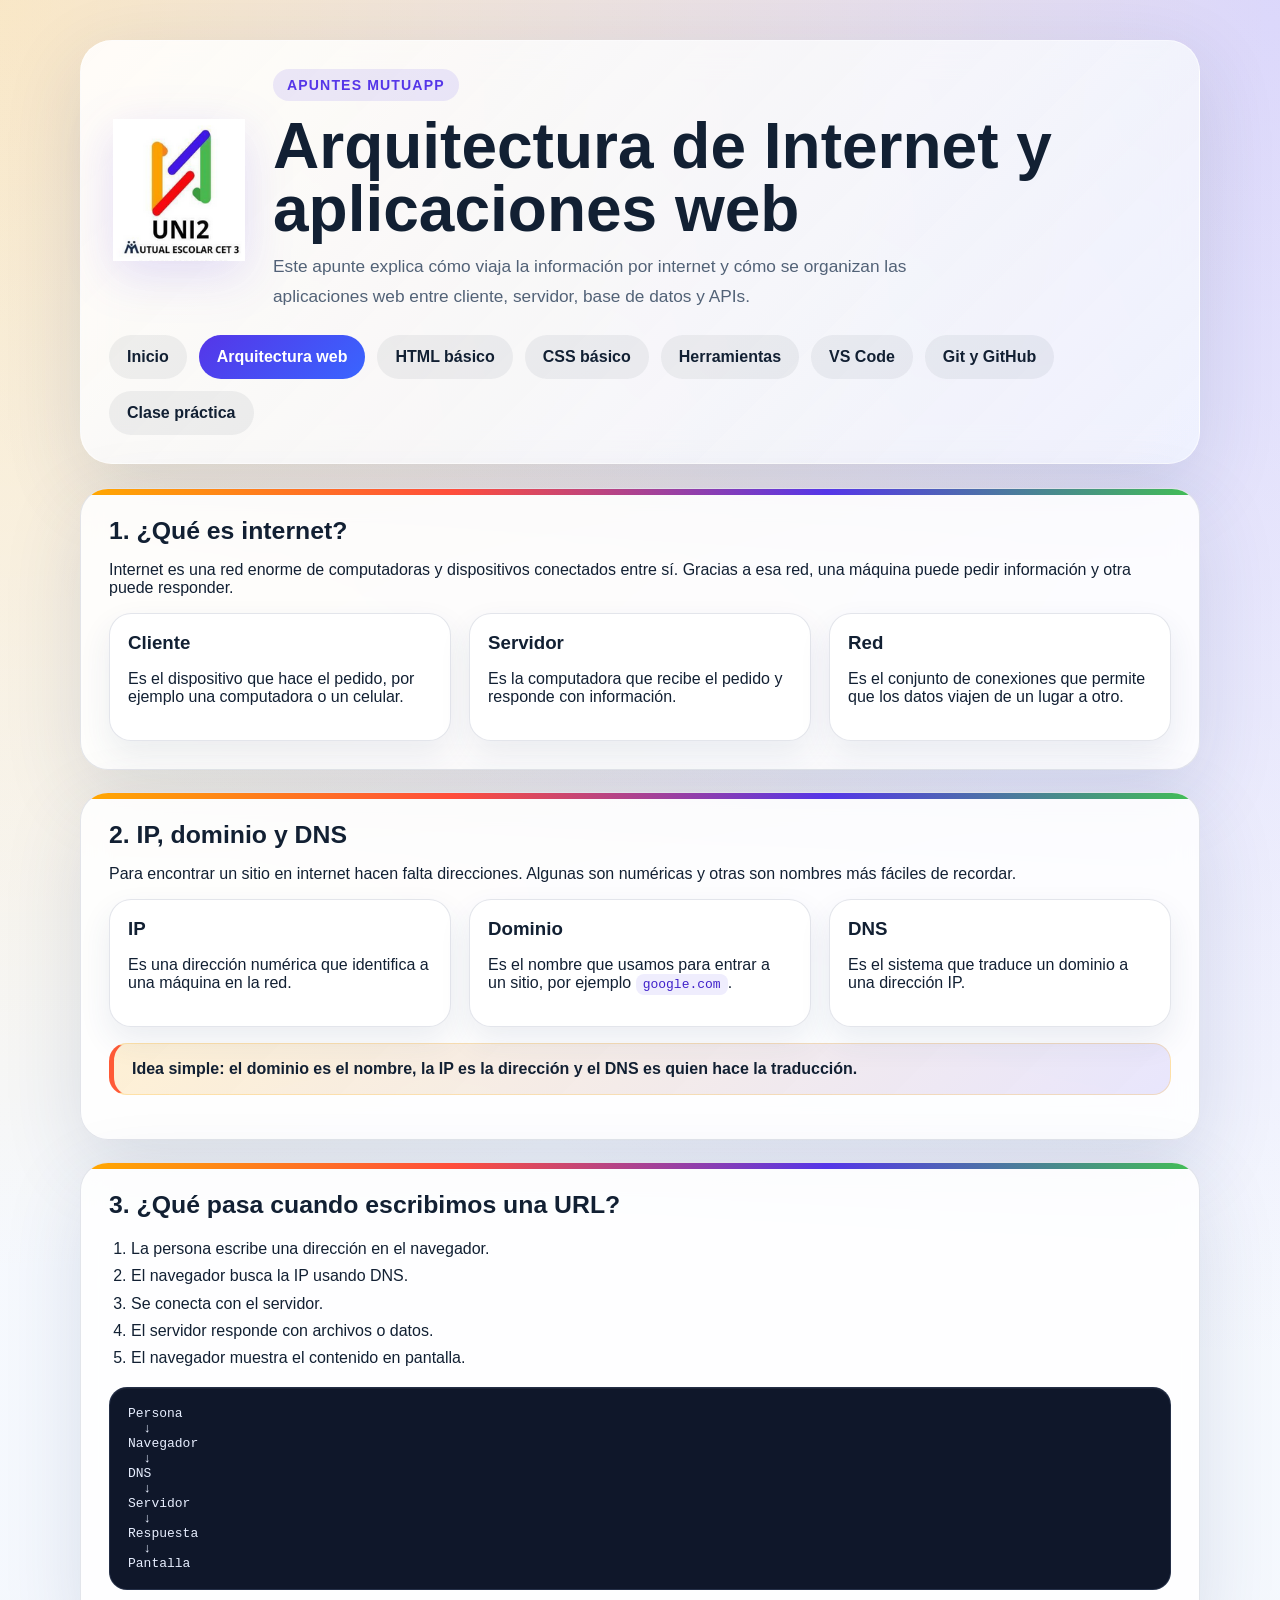
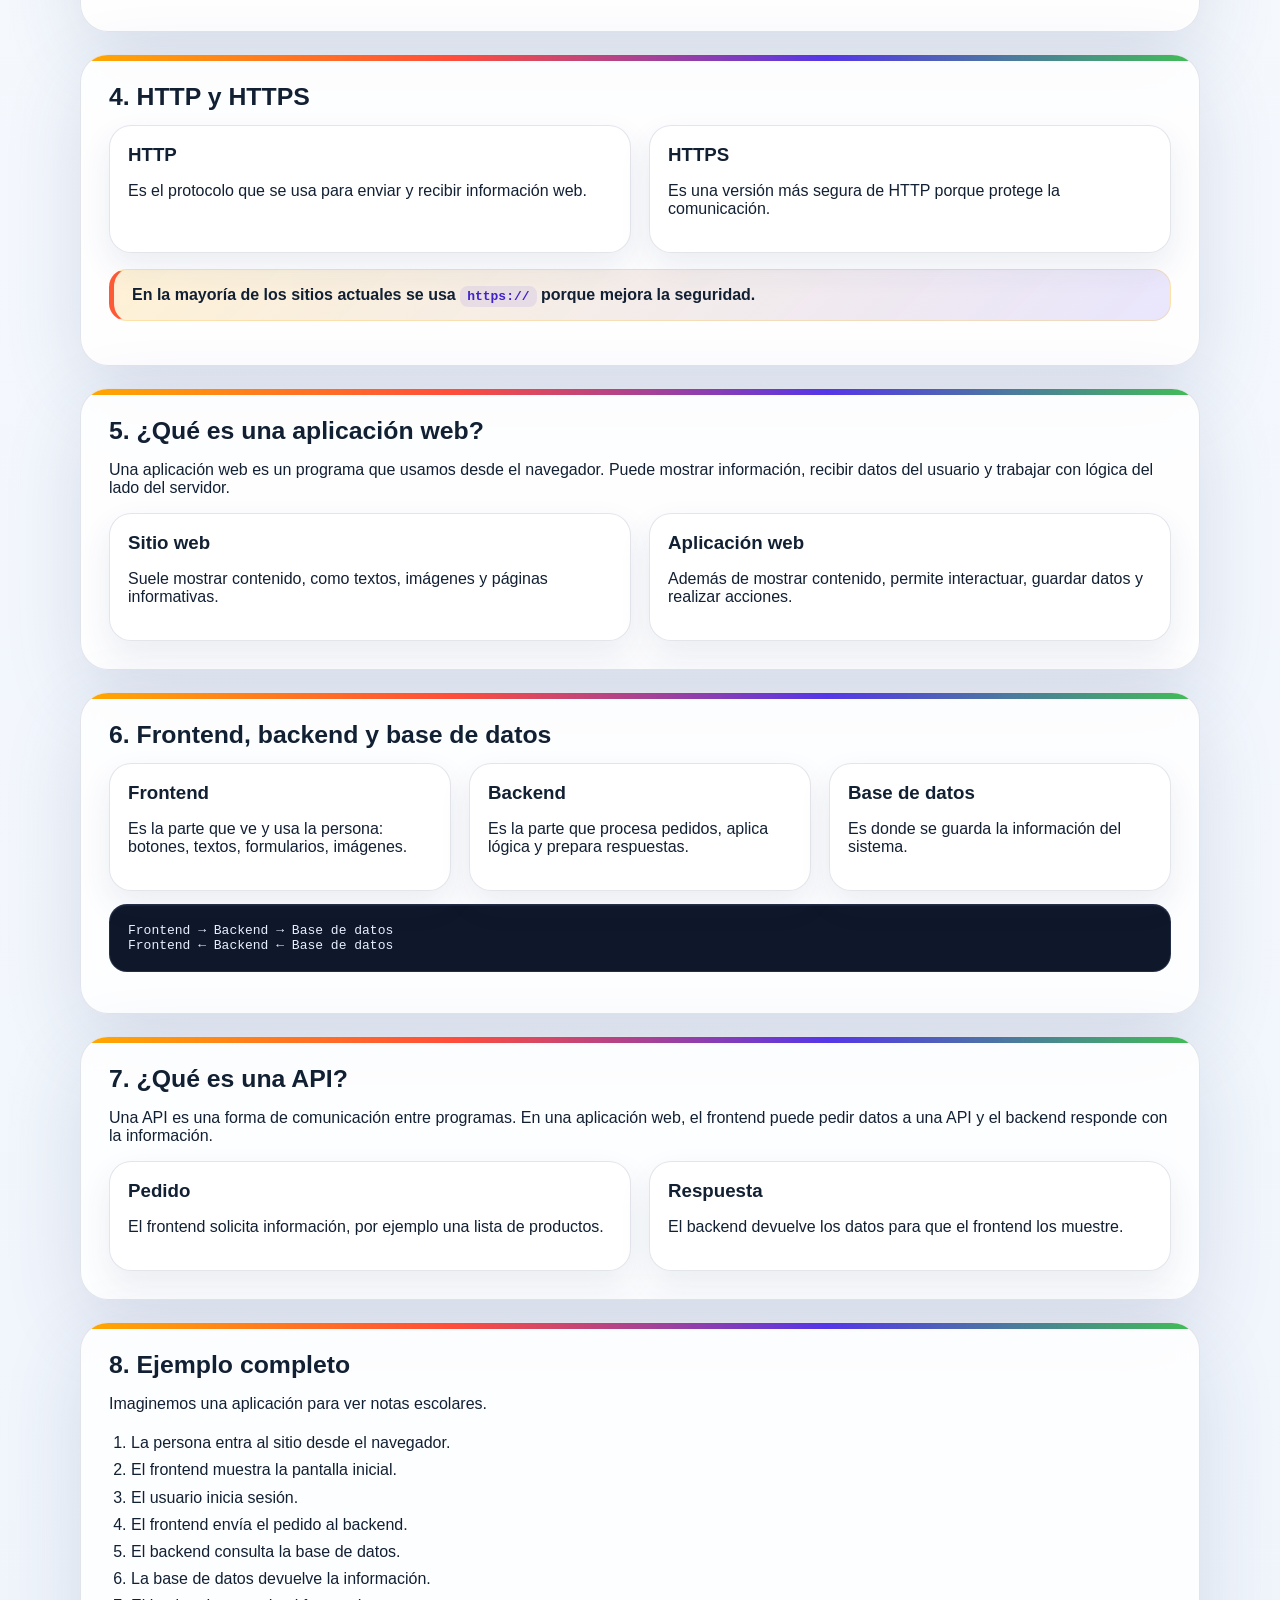
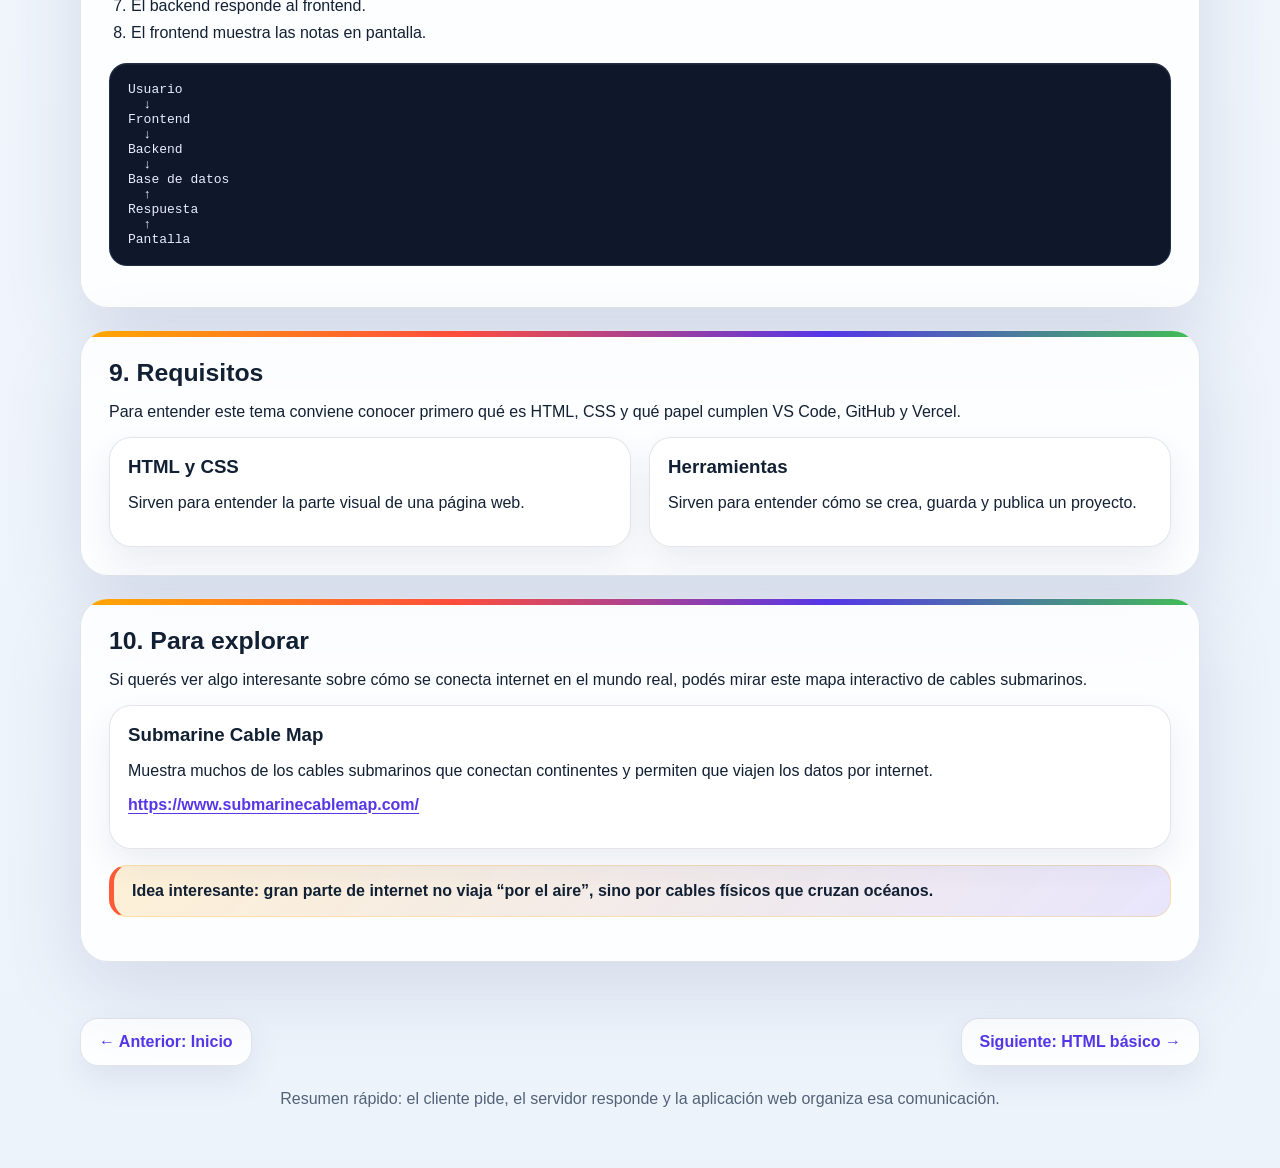
==== commit e4768e01: "Agrega apunte sobre publicación HTML" ====
--- a/arquitectura-web.html
+++ b/arquitectura-web.html
@@ -28,6 +28,7 @@
                 <a href="herramientas.html" class="nav-link">Herramientas</a>
                 <a href="vscode.html" class="nav-link">VS Code</a>
                 <a href="git.html" class="nav-link">Git y GitHub</a>
+                <a href="publicar-html.html" class="nav-link">Clase práctica</a>
             </nav>
         </div>
     </header>
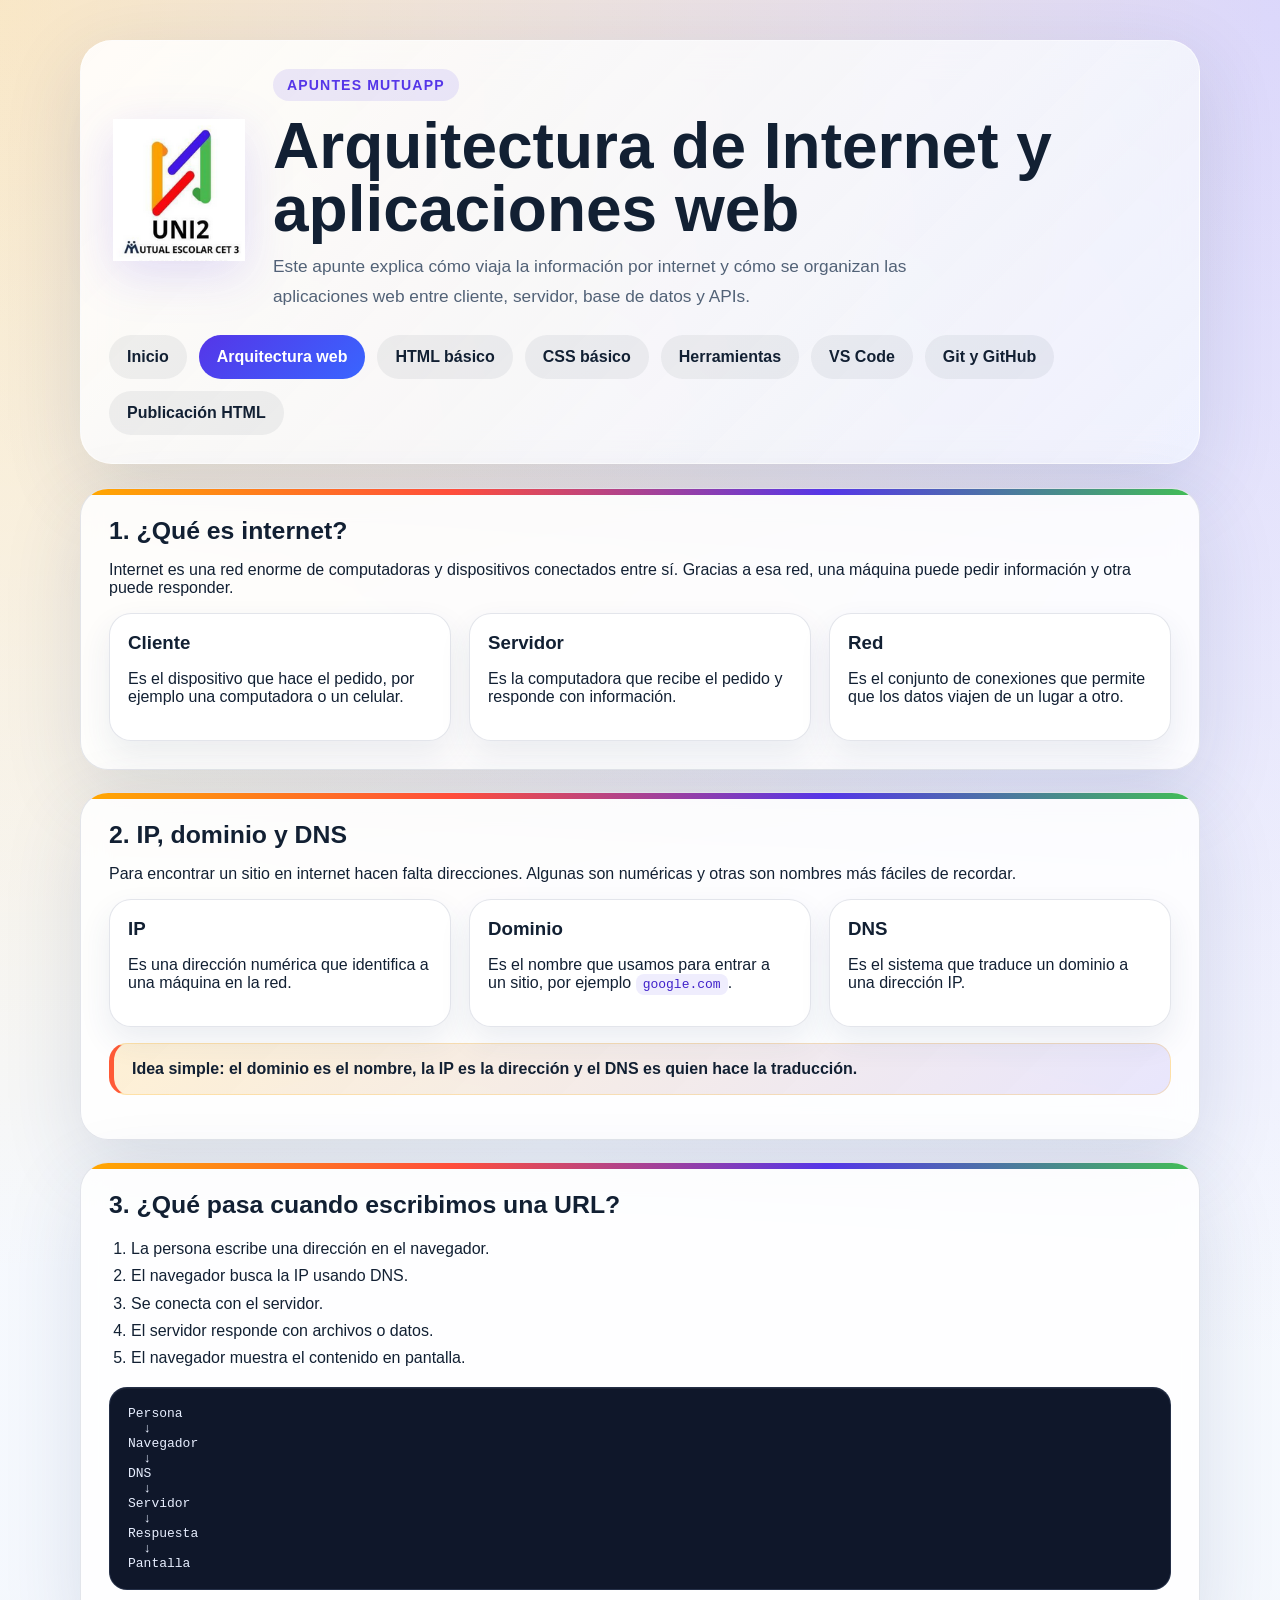
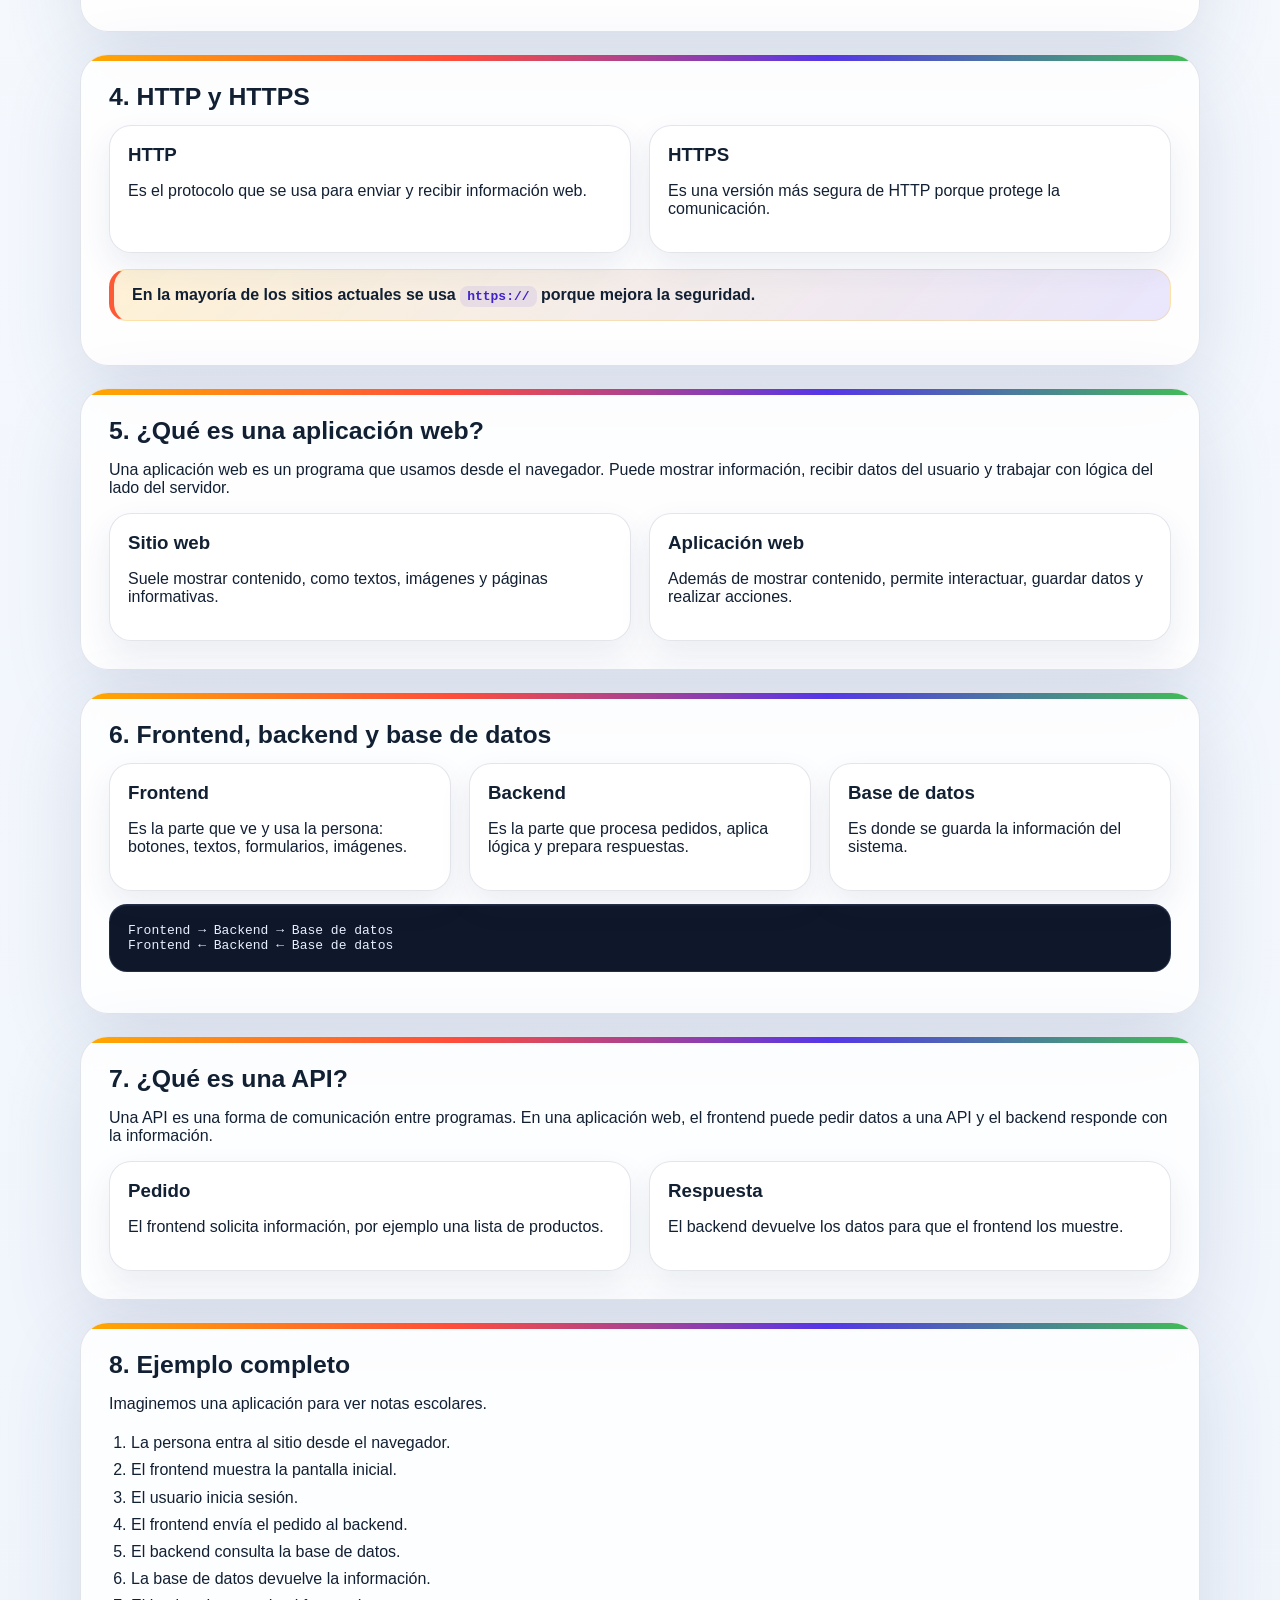
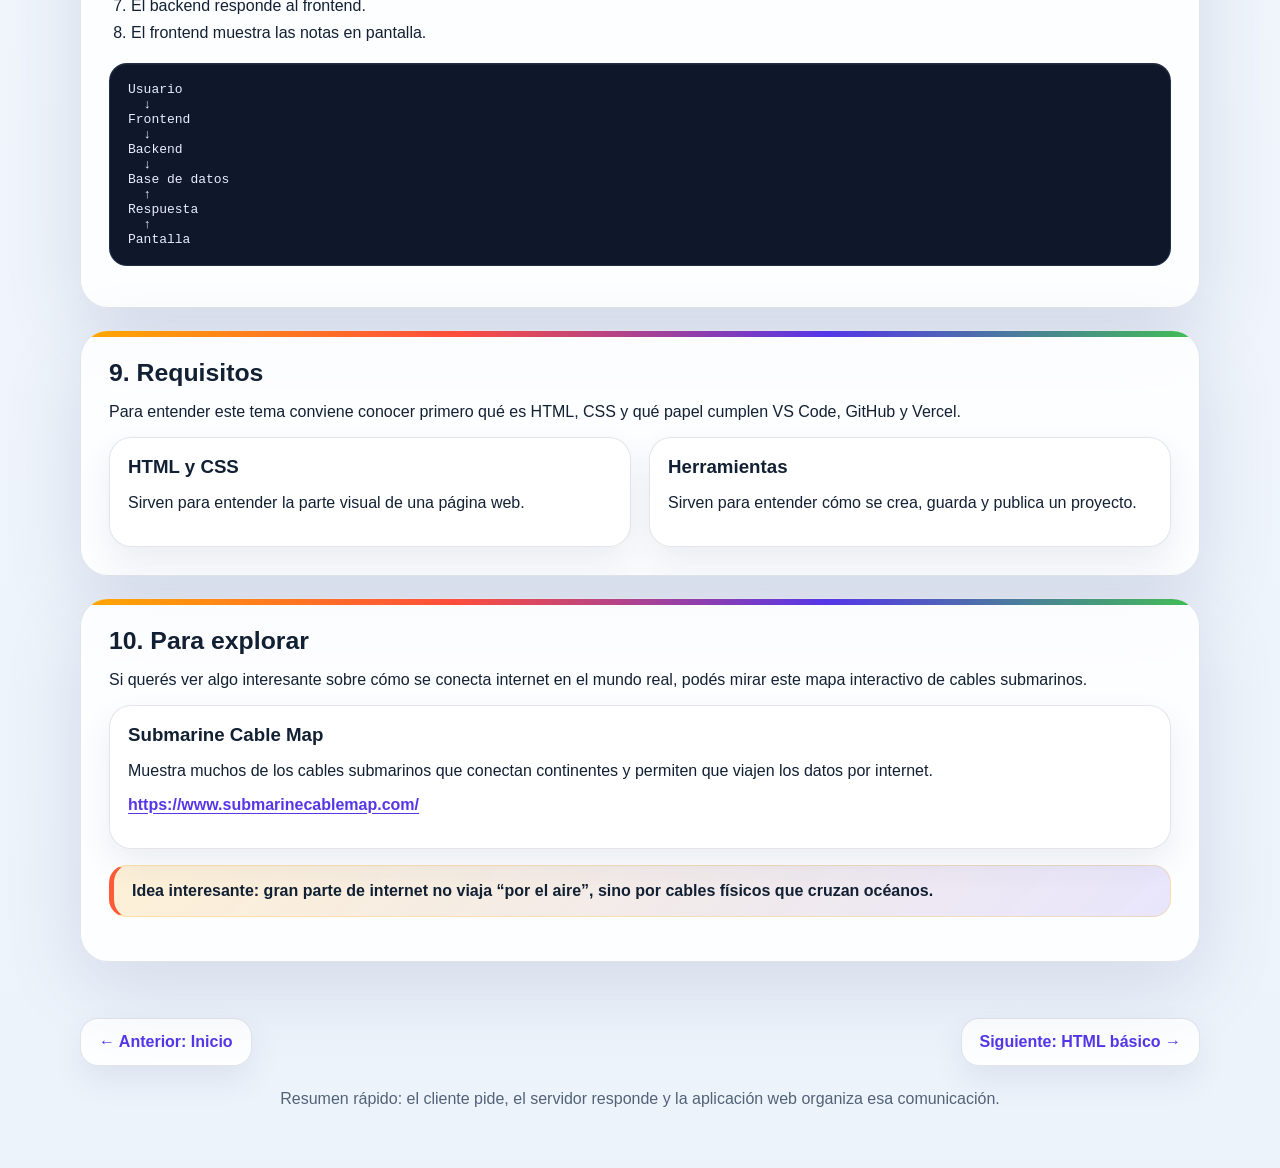
==== commit 3f493f4a: "Actualiza apuntes sobre publicacion HTML y flujo Git" ====
--- a/arquitectura-web.html
+++ b/arquitectura-web.html
@@ -28,7 +28,7 @@
                 <a href="herramientas.html" class="nav-link">Herramientas</a>
                 <a href="vscode.html" class="nav-link">VS Code</a>
                 <a href="git.html" class="nav-link">Git y GitHub</a>
-                <a href="publicar-html.html" class="nav-link">Clase práctica</a>
+                <a href="publicar-html.html" class="nav-link">Publicación HTML</a>
             </nav>
         </div>
     </header>
